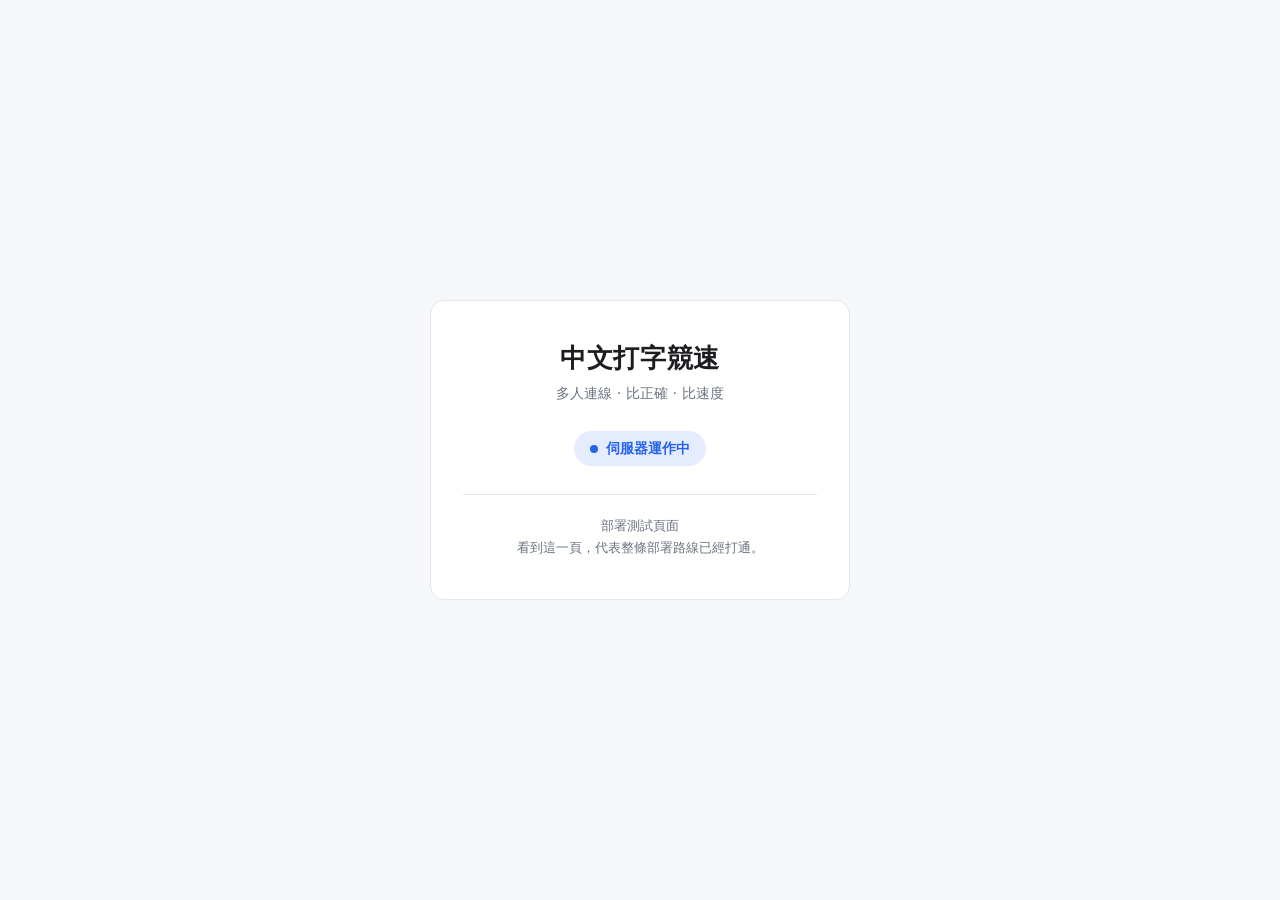
==== static/index.html @ 45439f59 "初始化專案：最小可部署版本 - FastAPI 伺服器：提供靜態網頁與 /health 健康檢查 - 前端部署測試頁面 - requirements.txt 與 .gitignore  Co-Auth" ====
<!DOCTYPE html>
<html lang="zh-Hant">
<head>
  <meta charset="UTF-8">
  <meta name="viewport" content="width=device-width, initial-scale=1">
  <title>中文打字競速</title>
  <style>
    :root {
      --bg: #f6f7f9;
      --card: #ffffff;
      --text: #1b1d21;
      --muted: #6b7280;
      --accent: #2563eb;
      --line: #e5e7eb;
    }

    @media (prefers-color-scheme: dark) {
      :root {
        --bg: #14161a;
        --card: #1d2026;
        --text: #e8eaed;
        --muted: #9aa1ab;
        --accent: #60a5fa;
        --line: #2c3038;
      }
    }

    * { box-sizing: border-box; }

    body {
      margin: 0;
      min-height: 100vh;
      display: flex;
      align-items: center;
      justify-content: center;
      padding: 16px;
      background: var(--bg);
      color: var(--text);
      font-family: "Noto Sans TC", "Microsoft JhengHei", system-ui, sans-serif;
    }

    .card {
      width: 100%;
      max-width: 420px;
      padding: 40px 32px;
      border: 1px solid var(--line);
      border-radius: 14px;
      background: var(--card);
      text-align: center;
    }

    h1 {
      margin: 0 0 8px;
      font-size: 1.6rem;
      letter-spacing: 0.02em;
    }

    .sub {
      margin: 0 0 28px;
      color: var(--muted);
      font-size: 0.9rem;
    }

    .status {
      display: inline-flex;
      align-items: center;
      gap: 8px;
      padding: 8px 16px;
      border-radius: 999px;
      background: color-mix(in srgb, var(--accent) 12%, transparent);
      color: var(--accent);
      font-size: 0.88rem;
      font-weight: 600;
    }

    .dot {
      width: 8px;
      height: 8px;
      border-radius: 50%;
      background: currentColor;
    }

    .note {
      margin: 28px 0 0;
      padding-top: 20px;
      border-top: 1px solid var(--line);
      color: var(--muted);
      font-size: 0.8rem;
      line-height: 1.7;
    }
  </style>
</head>
<body>
  <main class="card">
    <h1>中文打字競速</h1>
    <p class="sub">多人連線 · 比正確 · 比速度</p>

    <div class="status">
      <span class="dot"></span>
      <span>伺服器運作中</span>
    </div>

    <p class="note">
      部署測試頁面<br>
      看到這一頁，代表整條部署路線已經打通。
    </p>
  </main>
</body>
</html>
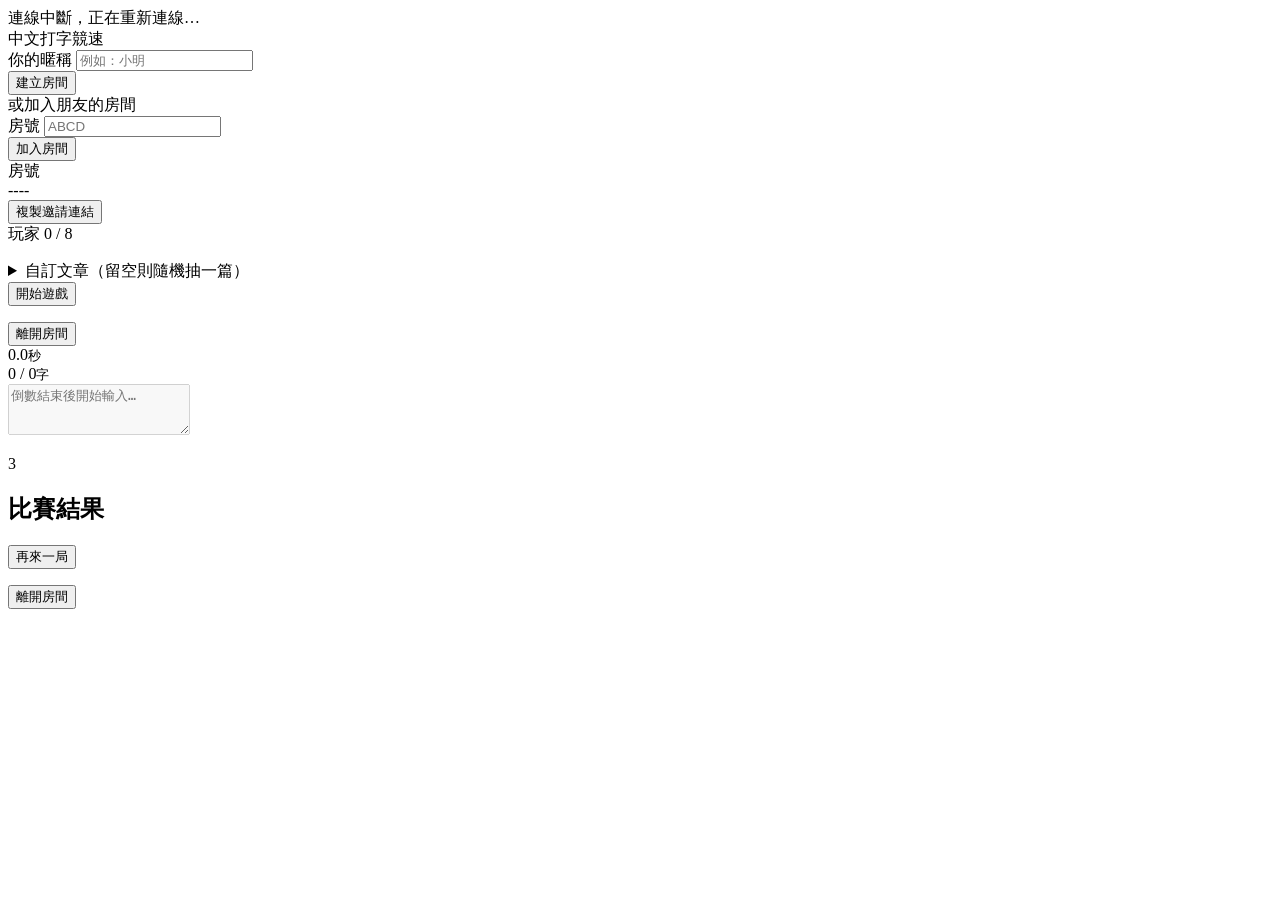
==== commit fee032de: "完成第一版遊戲：房間、Lobby、同步倒數、中文打字、結算排名，收錄 15 篇古文" ====
--- a/static/index.html
+++ b/static/index.html
@@ -4,106 +4,92 @@
   <meta charset="UTF-8">
   <meta name="viewport" content="width=device-width, initial-scale=1">
   <title>中文打字競速</title>
-  <style>
-    :root {
-      --bg: #f6f7f9;
-      --card: #ffffff;
-      --text: #1b1d21;
-      --muted: #6b7280;
-      --accent: #2563eb;
-      --line: #e5e7eb;
-    }
-
-    @media (prefers-color-scheme: dark) {
-      :root {
-        --bg: #14161a;
-        --card: #1d2026;
-        --text: #e8eaed;
-        --muted: #9aa1ab;
-        --accent: #60a5fa;
-        --line: #2c3038;
-      }
-    }
-
-    * { box-sizing: border-box; }
-
-    body {
-      margin: 0;
-      min-height: 100vh;
-      display: flex;
-      align-items: center;
-      justify-content: center;
-      padding: 16px;
-      background: var(--bg);
-      color: var(--text);
-      font-family: "Noto Sans TC", "Microsoft JhengHei", system-ui, sans-serif;
-    }
-
-    .card {
-      width: 100%;
-      max-width: 420px;
-      padding: 40px 32px;
-      border: 1px solid var(--line);
-      border-radius: 14px;
-      background: var(--card);
-      text-align: center;
-    }
-
-    h1 {
-      margin: 0 0 8px;
-      font-size: 1.6rem;
-      letter-spacing: 0.02em;
-    }
-
-    .sub {
-      margin: 0 0 28px;
-      color: var(--muted);
-      font-size: 0.9rem;
-    }
-
-    .status {
-      display: inline-flex;
-      align-items: center;
-      gap: 8px;
-      padding: 8px 16px;
-      border-radius: 999px;
-      background: color-mix(in srgb, var(--accent) 12%, transparent);
-      color: var(--accent);
-      font-size: 0.88rem;
-      font-weight: 600;
-    }
-
-    .dot {
-      width: 8px;
-      height: 8px;
-      border-radius: 50%;
-      background: currentColor;
-    }
-
-    .note {
-      margin: 28px 0 0;
-      padding-top: 20px;
-      border-top: 1px solid var(--line);
-      color: var(--muted);
-      font-size: 0.8rem;
-      line-height: 1.7;
-    }
-  </style>
+  <link rel="stylesheet" href="/style.css">
 </head>
 <body>
-  <main class="card">
-    <h1>中文打字競速</h1>
-    <p class="sub">多人連線 · 比正確 · 比速度</p>
+  <div id="banner" class="hidden">連線中斷，正在重新連線…</div>
+  <div id="toast" class="hidden"></div>
 
-    <div class="status">
-      <span class="dot"></span>
-      <span>伺服器運作中</span>
-    </div>
+  <div class="app">
+    <div class="brand">中文打字競速</div>
 
-    <p class="note">
-      部署測試頁面<br>
-      看到這一頁，代表整條部署路線已經打通。
-    </p>
-  </main>
+    <!-- 畫面 1：進入 -->
+    <section id="screen-home" class="card">
+      <div class="field">
+        <label for="nickname-input">你的暱稱</label>
+        <input id="nickname-input" type="text" maxlength="12" placeholder="例如：小明" autocomplete="off">
+      </div>
+
+      <button id="create-btn">建立房間</button>
+
+      <div class="divider">或加入朋友的房間</div>
+
+      <div class="field">
+        <label for="room-code-input">房號</label>
+        <input id="room-code-input" type="text" maxlength="4" placeholder="ABCD" autocomplete="off"
+               autocapitalize="characters" spellcheck="false">
+      </div>
+
+      <button id="join-btn" class="secondary">加入房間</button>
+
+      <div id="home-error" class="error hidden"></div>
+    </section>
+
+    <!-- 畫面 2：Lobby -->
+    <section id="screen-lobby" class="card hidden">
+      <div class="room-code-box">
+        <div class="room-code-label">房號</div>
+        <div class="room-code" id="room-code-display">----</div>
+        <button id="copy-btn" class="secondary">複製邀請連結</button>
+      </div>
+
+      <div class="section-head">
+        <span>玩家</span>
+        <span id="player-count">0 / 8</span>
+      </div>
+      <ul class="player-list" id="player-list"></ul>
+
+      <details id="custom-text-box" class="custom-box hidden">
+        <summary>自訂文章（留空則隨機抽一篇）</summary>
+        <textarea id="custom-text" rows="4" placeholder="貼上想比的文章，約 100 字最剛好"></textarea>
+        <div class="counter"><span id="custom-count">0</span> 字</div>
+      </details>
+
+      <button id="start-btn">開始遊戲</button>
+      <p class="hint" id="lobby-hint"></p>
+
+      <button id="leave-btn" class="leave">離開房間</button>
+    </section>
+
+    <!-- 畫面 3：比賽 -->
+    <section id="screen-race" class="card hidden">
+      <div class="race-head">
+        <div class="metric"><span id="race-timer">0.0</span><small>秒</small></div>
+        <div class="metric right"><span id="race-progress">0 / 0</span><small>字</small></div>
+      </div>
+
+      <div id="article" class="article"><span id="art-done"></span><span id="art-cursor"></span><span id="art-rest"></span></div>
+
+      <textarea id="typing-input" rows="3" placeholder="倒數結束後開始輸入…"
+                autocomplete="off" autocapitalize="off" spellcheck="false" disabled></textarea>
+      <p class="hint" id="typing-hint"></p>
+
+      <ul class="progress-list" id="progress-list"></ul>
+      <p class="hint" id="grace-hint"></p>
+
+      <div id="countdown" class="countdown hidden"><span id="countdown-number">3</span></div>
+    </section>
+
+    <!-- 畫面 4：結果 -->
+    <section id="screen-result" class="card hidden">
+      <h2 class="result-title">比賽結果</h2>
+      <ol class="result-list" id="result-list"></ol>
+      <button id="again-btn">再來一局</button>
+      <p class="hint" id="result-hint"></p>
+      <button id="leave-btn-2" class="leave">離開房間</button>
+    </section>
+  </div>
+
+  <script src="/app.js"></script>
 </body>
 </html>
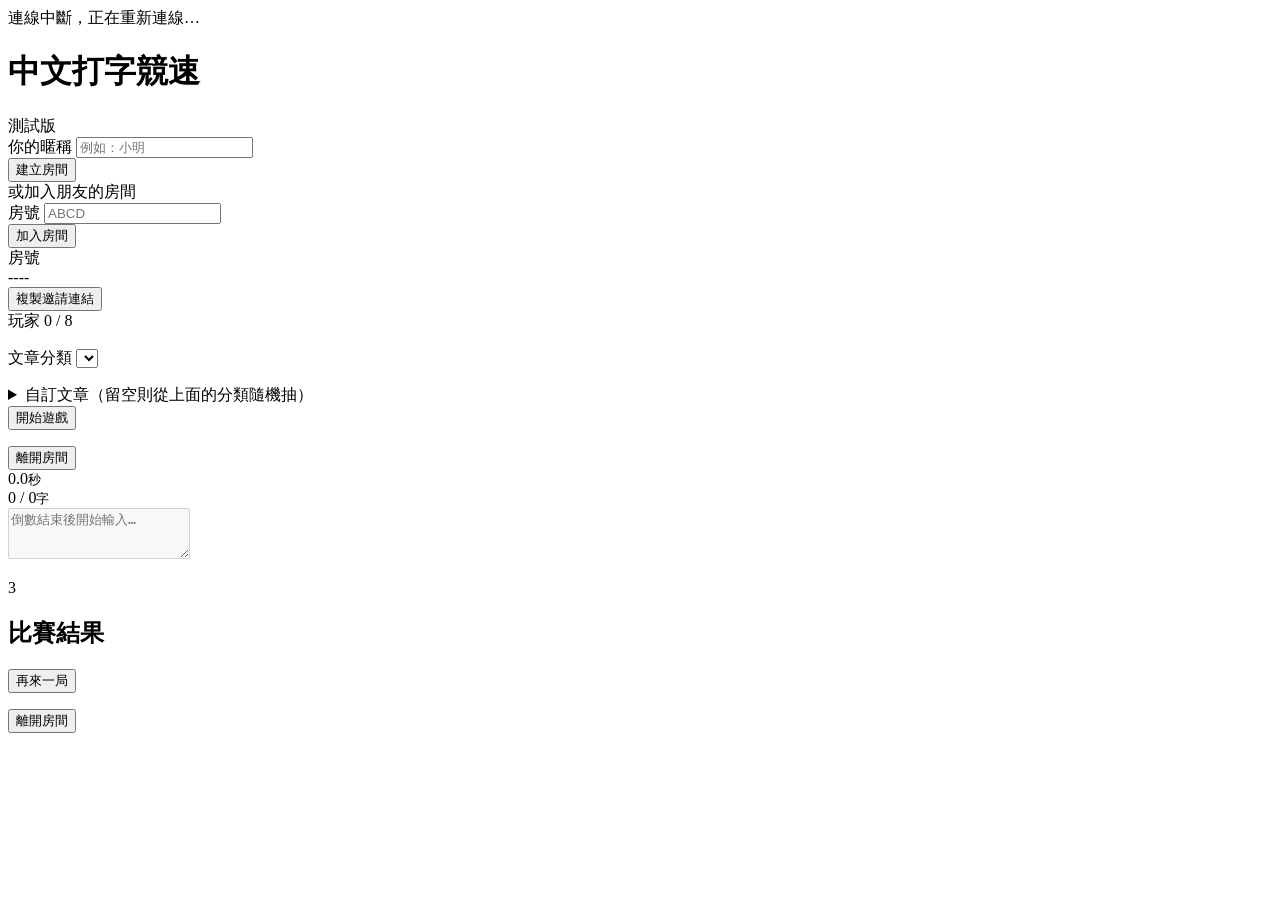
==== commit 0468a1bb: "新增文章分類選單與測試版標題" ====
--- a/static/index.html
+++ b/static/index.html
@@ -11,7 +11,10 @@
   <div id="toast" class="hidden"></div>
 
   <div class="app">
-    <div class="brand">中文打字競速</div>
+    <header class="brand">
+      <h1>中文打字競速</h1>
+      <span class="beta">測試版</span>
+    </header>
 
     <!-- 畫面 1：進入 -->
     <section id="screen-home" class="card">
@@ -49,8 +52,15 @@
       </div>
       <ul class="player-list" id="player-list"></ul>
 
+      <div class="field hidden" id="category-field">
+        <label for="category-select">文章分類</label>
+        <select id="category-select"></select>
+      </div>
+
+      <p class="hint category-note hidden" id="category-note"></p>
+
       <details id="custom-text-box" class="custom-box hidden">
-        <summary>自訂文章（留空則隨機抽一篇）</summary>
+        <summary>自訂文章（留空則從上面的分類隨機抽）</summary>
         <textarea id="custom-text" rows="4" placeholder="貼上想比的文章，約 100 字最剛好"></textarea>
         <div class="counter"><span id="custom-count">0</span> 字</div>
       </details>
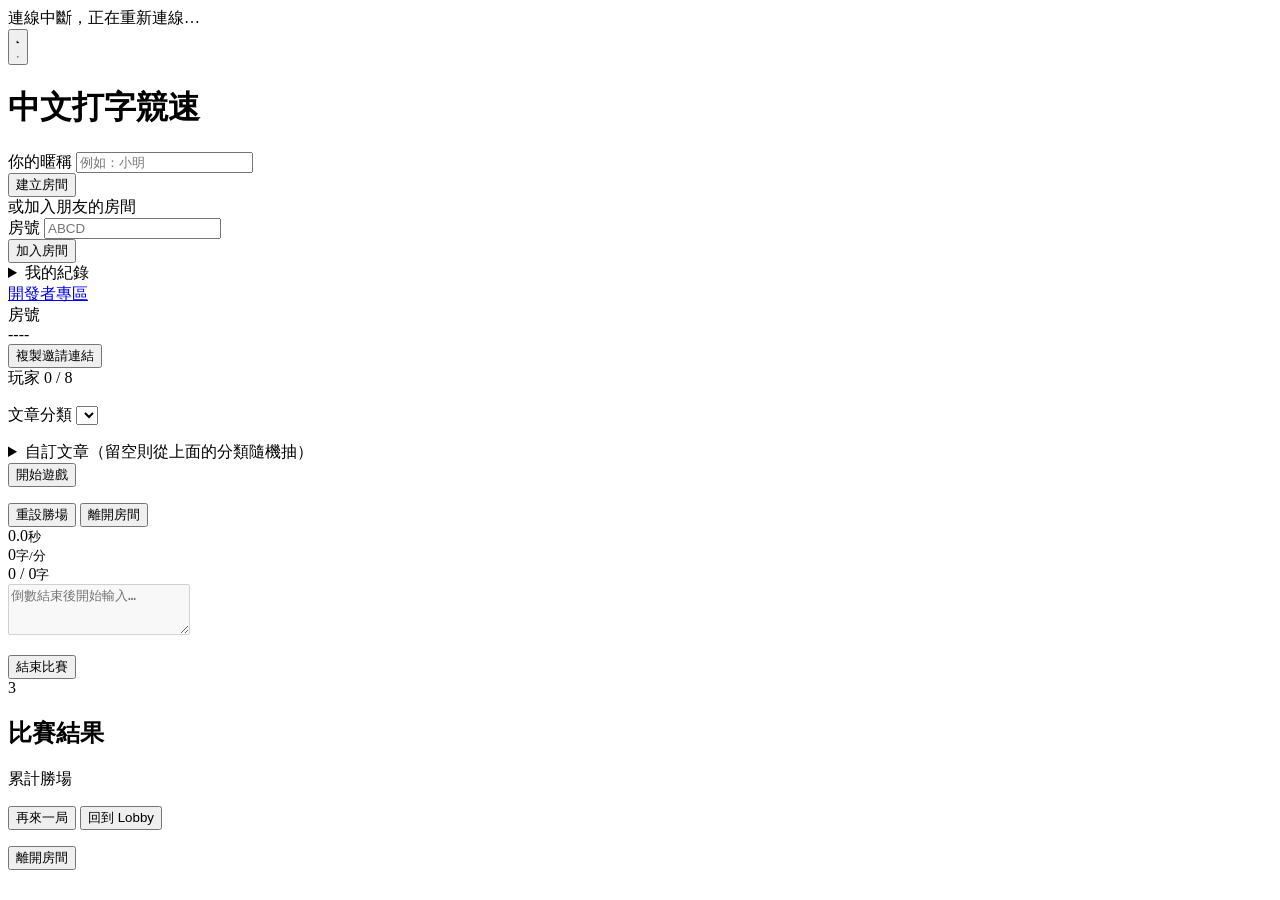
==== commit 502ca46c: "v0.3.0：賽事計時看板介面、多局勝場、開發者專區 遊戲 - 比賽畫面改成計時塔：依名次即時排序，超車時滑動並閃綠色，畫面加寬 - 連續多局：結算後可直接再來一局，累計勝場，房主可重設 - 移除 6" ====
--- a/static/index.html
+++ b/static/index.html
@@ -5,15 +5,21 @@
   <meta name="viewport" content="width=device-width, initial-scale=1">
   <title>中文打字競速</title>
   <link rel="stylesheet" href="/style.css">
+  <script src="/theme.js"></script>
 </head>
 <body>
   <div id="banner" class="hidden">連線中斷，正在重新連線…</div>
   <div id="toast" class="hidden"></div>
 
+  <button id="theme-btn" class="theme-btn" type="button" aria-label="切換亮色／暗色模式" title="切換亮色／暗色模式">
+    <svg class="icon-moon" viewBox="0 0 24 24" aria-hidden="true"><path d="M21 12.8A9 9 0 1 1 11.2 3a7 7 0 0 0 9.8 9.8z"/></svg>
+    <svg class="icon-sun" viewBox="0 0 24 24" aria-hidden="true"><circle cx="12" cy="12" r="4.5"/><path d="M12 1.5v3M12 19.5v3M4.6 4.6l2.1 2.1M17.3 17.3l2.1 2.1M1.5 12h3M19.5 12h3M4.6 19.4l2.1-2.1M17.3 6.7l2.1-2.1"/></svg>
+  </button>
+
   <div class="app">
     <header class="brand">
       <h1>中文打字競速</h1>
-      <span class="beta">測試版</span>
+      <span class="beta hidden" id="version-badge"></span>
     </header>
 
     <!-- 畫面 1：進入 -->
@@ -36,6 +42,15 @@
       <button id="join-btn" class="secondary">加入房間</button>
 
       <div id="home-error" class="error hidden"></div>
+
+      <details id="my-stats" class="stats-box hidden">
+        <summary>我的紀錄</summary>
+        <div class="stats-grid" id="stats-grid"></div>
+        <div class="stats-sub" id="stats-misses"></div>
+        <button id="clear-stats-btn" class="leave">清除紀錄</button>
+      </details>
+
+      <a class="dev-link" href="/dev.html">開發者專區</a>
     </section>
 
     <!-- 畫面 2：Lobby -->
@@ -67,6 +82,7 @@
 
       <button id="start-btn">開始遊戲</button>
       <p class="hint" id="lobby-hint"></p>
+      <button id="reset-scores-btn" class="leave hidden">重設勝場</button>
 
       <button id="leave-btn" class="leave">離開房間</button>
     </section>
@@ -75,6 +91,7 @@
     <section id="screen-race" class="card hidden">
       <div class="race-head">
         <div class="metric"><span id="race-timer">0.0</span><small>秒</small></div>
+        <div class="metric"><span id="race-cpm">0</span><small>字/分</small></div>
         <div class="metric right"><span id="race-progress">0 / 0</span><small>字</small></div>
       </div>
 
@@ -84,17 +101,27 @@
                 autocomplete="off" autocapitalize="off" spellcheck="false" disabled></textarea>
       <p class="hint" id="typing-hint"></p>
 
-      <ul class="progress-list" id="progress-list"></ul>
+      <ul class="track-list" id="track-list"></ul>
       <p class="hint" id="grace-hint"></p>
+      <button id="stop-btn" class="secondary stop hidden">結束比賽</button>
 
       <div id="countdown" class="countdown hidden"><span id="countdown-number">3</span></div>
     </section>
 
     <!-- 畫面 4：結果 -->
     <section id="screen-result" class="card hidden">
-      <h2 class="result-title">比賽結果</h2>
+      <h2 class="result-title" id="result-title">比賽結果</h2>
       <ol class="result-list" id="result-list"></ol>
+
+      <div class="my-round" id="my-round"></div>
+
+      <div id="standings-box" class="hidden">
+        <div class="section-head"><span>累計勝場</span><span id="standings-round"></span></div>
+        <ol class="standings" id="standings"></ol>
+      </div>
+
       <button id="again-btn">再來一局</button>
+      <button id="lobby-btn" class="secondary">回到 Lobby</button>
       <p class="hint" id="result-hint"></p>
       <button id="leave-btn-2" class="leave">離開房間</button>
     </section>
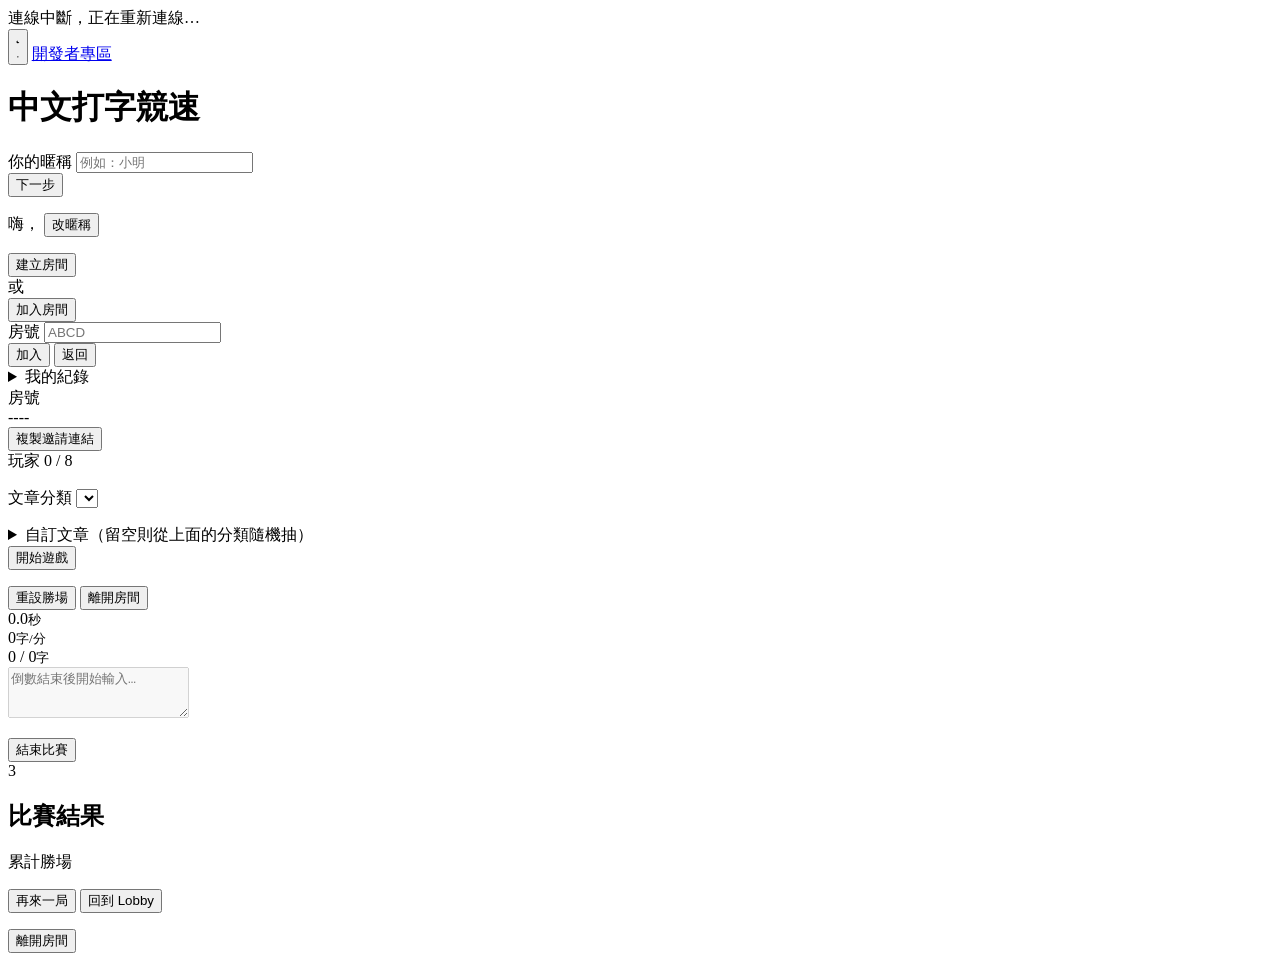
==== commit 8c930cff: "v1.1.0：首頁分步驟登入、開發者專區個人化、Console 彩蛋 - 首頁改成三步：輸入暱稱 → 建立／加入房間 → 輸入房號 - 開發者專區入口移到首頁右下角的小卡片 - 開發者專區依登入密碼顯" ====
--- a/static/index.html
+++ b/static/index.html
@@ -16,30 +16,44 @@
     <svg class="icon-sun" viewBox="0 0 24 24" aria-hidden="true"><circle cx="12" cy="12" r="4.5"/><path d="M12 1.5v3M12 19.5v3M4.6 4.6l2.1 2.1M17.3 17.3l2.1 2.1M1.5 12h3M19.5 12h3M4.6 19.4l2.1-2.1M17.3 6.7l2.1-2.1"/></svg>
   </button>
 
+  <a id="dev-corner" class="dev-corner" href="/dev.html">開發者專區</a>
+
   <div class="app">
     <header class="brand">
       <h1>中文打字競速</h1>
       <span class="beta hidden" id="version-badge"></span>
     </header>
 
-    <!-- 畫面 1：進入 -->
+    <!-- 畫面 1：進入（分三步：暱稱 → 建立或加入 → 輸入房號） -->
     <section id="screen-home" class="card">
-      <div class="field">
-        <label for="nickname-input">你的暱稱</label>
-        <input id="nickname-input" type="text" maxlength="12" placeholder="例如：小明" autocomplete="off">
+      <!-- 步驟 1：暱稱 -->
+      <div id="step-name">
+        <div class="field">
+          <label for="nickname-input">你的暱稱</label>
+          <input id="nickname-input" type="text" maxlength="12" placeholder="例如：小明" autocomplete="off">
+        </div>
+        <button id="name-next-btn">下一步</button>
       </div>
 
-      <button id="create-btn">建立房間</button>
-
-      <div class="divider">或加入朋友的房間</div>
-
-      <div class="field">
-        <label for="room-code-input">房號</label>
-        <input id="room-code-input" type="text" maxlength="4" placeholder="ABCD" autocomplete="off"
-               autocapitalize="characters" spellcheck="false">
+      <!-- 步驟 2：建立或加入 -->
+      <div id="step-choose" class="hidden">
+        <p class="greeting">嗨，<strong id="greeting-name"></strong>
+          <button id="rename-btn" class="text-btn" type="button">改暱稱</button></p>
+        <button id="create-btn">建立房間</button>
+        <div class="divider">或</div>
+        <button id="join-btn" class="secondary">加入房間</button>
       </div>
 
-      <button id="join-btn" class="secondary">加入房間</button>
+      <!-- 步驟 3：輸入房號 -->
+      <div id="step-join" class="hidden">
+        <div class="field">
+          <label for="room-code-input">房號</label>
+          <input id="room-code-input" type="text" maxlength="4" placeholder="ABCD" autocomplete="off"
+                 autocapitalize="characters" spellcheck="false">
+        </div>
+        <button id="join-go-btn">加入</button>
+        <button id="join-back-btn" class="leave" type="button">返回</button>
+      </div>
 
       <div id="home-error" class="error hidden"></div>
 
@@ -49,8 +63,6 @@
         <div class="stats-sub" id="stats-misses"></div>
         <button id="clear-stats-btn" class="leave">清除紀錄</button>
       </details>
-
-      <a class="dev-link" href="/dev.html">開發者專區</a>
     </section>
 
     <!-- 畫面 2：Lobby -->
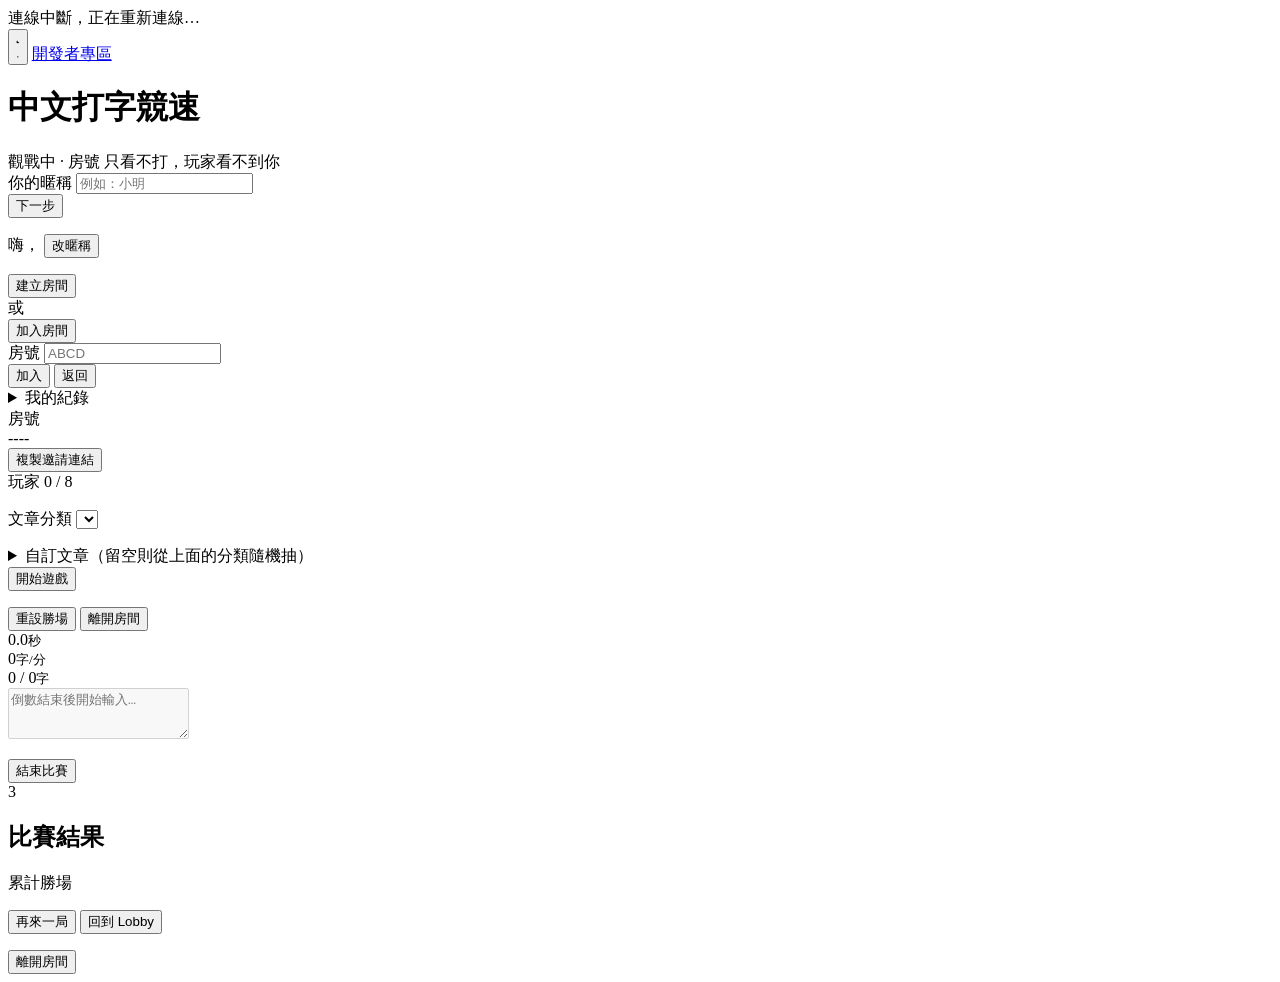
==== commit e2e5713a: "v1.2.0：管理員觀戰、環境變數統一用分號分隔 - 開發者專區的房間列表新增「觀戰」：開新分頁即時看比賽，只看不打、不佔人數、玩家看不到   （WebSocket 新增 spectate 協定，需要" ====
--- a/static/index.html
+++ b/static/index.html
@@ -23,6 +23,12 @@
       <h1>中文打字競速</h1>
       <span class="beta hidden" id="version-badge"></span>
     </header>
+
+    <!-- 觀戰模式才出現（從開發者專區進來） -->
+    <div id="spectate-bar" class="spectate-bar hidden">
+      <span class="spectate-dot"></span>觀戰中 · 房號 <strong id="spectate-code"></strong>
+      <span class="spectate-note">只看不打，玩家看不到你</span>
+    </div>
 
     <!-- 畫面 1：進入（分三步：暱稱 → 建立或加入 → 輸入房號） -->
     <section id="screen-home" class="card">
